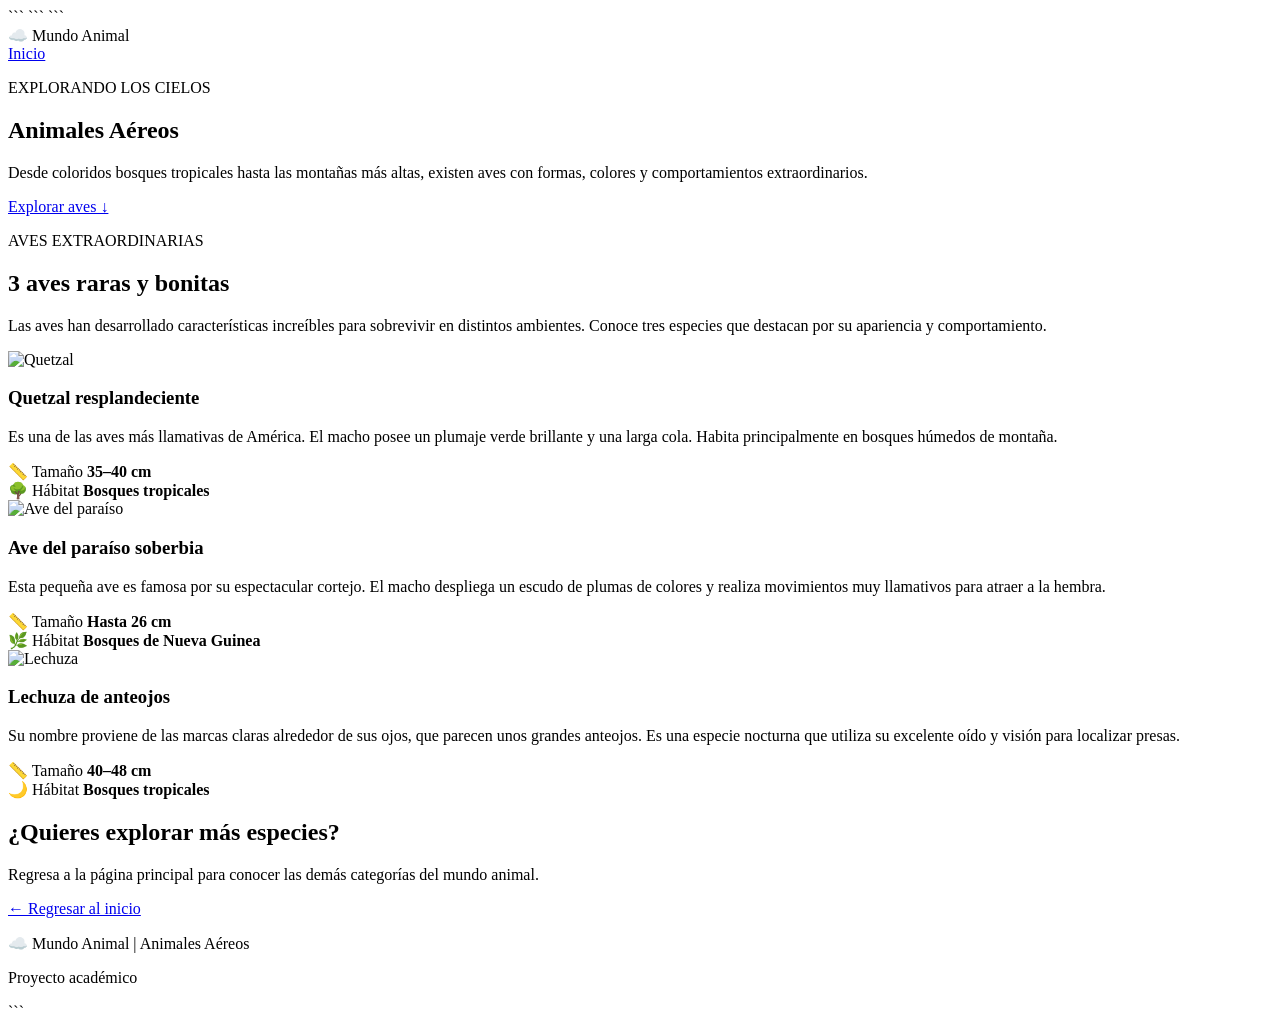
==== animales-aereos.html @ 84a54de0 "se agrego la pagina web animales voladores" ====
<!DOCTYPE html>
 
<html lang="es">
 
<head>
 
```
<meta charset="UTF-8">
 
<meta name="viewport" content="width=device-width, initial-scale=1.0">
 
<title>Animales Aéreos</title>
 
<link rel="stylesheet" href="estilos-aereos.css">
```
 
</head>
 
<body>
 
```
<!-- ENCABEZADO -->
 
<header>
 
    <div class="logo">
        ☁️ Mundo Animal
    </div>
 
    <nav>
        <a href="index.html">Inicio</a>
    </nav>
 
</header>
 
 
 
<!-- PORTADA -->
 
<section class="portada">
 
    <div class="portada-contenido">
 
        <p class="subtitulo">
            EXPLORANDO LOS CIELOS
        </p>
 
        <h1>
            Animales <span>Aéreos</span>
        </h1>
 
        <p class="descripcion">
 
            Desde coloridos bosques tropicales hasta las
            montañas más altas, existen aves con formas,
            colores y comportamientos extraordinarios.
 
        </p>
 
        <a href="#animales" class="boton">
            Explorar aves ↓
        </a>
 
    </div>
 
</section>
 
 
 
<!-- CONTENIDO -->
 
<main id="animales">
 
 
    <!-- INTRODUCCIÓN -->
 
    <section class="introduccion">
 
        <p class="subtitulo">
            AVES EXTRAORDINARIAS
        </p>
 
        <h2>
            3 aves raras y bonitas
        </h2>
 
        <p>
 
            Las aves han desarrollado características increíbles
            para sobrevivir en distintos ambientes. Conoce tres
            especies que destacan por su apariencia y comportamiento.
 
        </p>
 
    </section>
 
 
 
    <!-- TARJETAS -->
 
    <section class="contenedor-animales">
 
 
 
        <!-- QUETZAL -->
 
        <article class="tarjeta">
 
            <div class="imagen">
 
                <img
                    src="https://images.unsplash.com/photo-1552728089-57bdde30beb3?auto=format&fit=crop&w=1000&q=85"
                    alt="Quetzal">
 
            </div>
 
 
            <div class="contenido">
 
                <h3>
                    Quetzal resplandeciente
                </h3>
 
 
                <p>
 
                    Es una de las aves más llamativas de América.
                    El macho posee un plumaje verde brillante y
                    una larga cola. Habita principalmente en
                    bosques húmedos de montaña.
 
                </p>
 
 
                <div class="informacion">
 
 
                    <div>
 
                        <span>
                            📏 Tamaño
                        </span>
 
                        <strong>
                            35–40 cm
                        </strong>
 
                    </div>
 
 
                    <div>
 
                        <span>
                            🌳 Hábitat
                        </span>
 
                        <strong>
                            Bosques tropicales
                        </strong>
 
                    </div>
 
 
                </div>
 
            </div>
 
        </article>
 
 
 
        <!-- AVE DEL PARAÍSO -->
 
        <article class="tarjeta">
 
            <div class="imagen">
 
                <img
                    src="https://images.unsplash.com/photo-1444464666168-49d633b86797?auto=format&fit=crop&w=1000&q=85"
                    alt="Ave del paraíso">
 
            </div>
 
 
            <div class="contenido">
 
                <h3>
                    Ave del paraíso soberbia
                </h3>
 
 
                <p>
 
                    Esta pequeña ave es famosa por su espectacular
                    cortejo. El macho despliega un escudo de plumas
                    de colores y realiza movimientos muy llamativos
                    para atraer a la hembra.
 
                </p>
 
 
                <div class="informacion">
 
 
                    <div>
 
                        <span>
                            📏 Tamaño
                        </span>
 
                        <strong>
                            Hasta 26 cm
                        </strong>
 
                    </div>
 
 
                    <div>
 
                        <span>
                            🌿 Hábitat
                        </span>
 
                        <strong>
                            Bosques de Nueva Guinea
                        </strong>
 
                    </div>
 
 
                </div>
 
            </div>
 
        </article>
 
 
 
        <!-- LECHUZA -->
 
        <article class="tarjeta">
 
            <div class="imagen">
 
                <img
                    src="https://images.unsplash.com/photo-1475823678248-624fc6f85785?auto=format&fit=crop&w=1000&q=85"
                    alt="Lechuza">
 
            </div>
 
 
            <div class="contenido">
 
                <h3>
                    Lechuza de anteojos
                </h3>
 
 
                <p>
 
                    Su nombre proviene de las marcas claras alrededor
                    de sus ojos, que parecen unos grandes anteojos.
                    Es una especie nocturna que utiliza su excelente
                    oído y visión para localizar presas.
 
                </p>
 
 
                <div class="informacion">
 
 
                    <div>
 
                        <span>
                            📏 Tamaño
                        </span>
 
                        <strong>
                            40–48 cm
                        </strong>
 
                    </div>
 
 
                    <div>
 
                        <span>
                            🌙 Hábitat
                        </span>
 
                        <strong>
                            Bosques tropicales
                        </strong>
 
                    </div>
 
 
                </div>
 
            </div>
 
        </article>
 
 
 
    </section>
 
 
 
    <!-- REGRESAR -->
 
    <section class="regresar">
 
        <h2>
            ¿Quieres explorar más especies?
        </h2>
 
 
        <p>
 
            Regresa a la página principal para conocer las
            demás categorías del mundo animal.
 
        </p>
 
 
        <a href="index.html" class="boton">
 
            ← Regresar al inicio
 
        </a>
 
    </section>
 
 
</main>
 
 
 
<!-- FOOTER -->
 
<footer>
 
    <p>
        ☁️ Mundo Animal | Animales Aéreos
    </p>
 
    <p class="footer-secundario">
        Proyecto académico
    </p>
 
</footer>
```
 
</body>
 
</html>
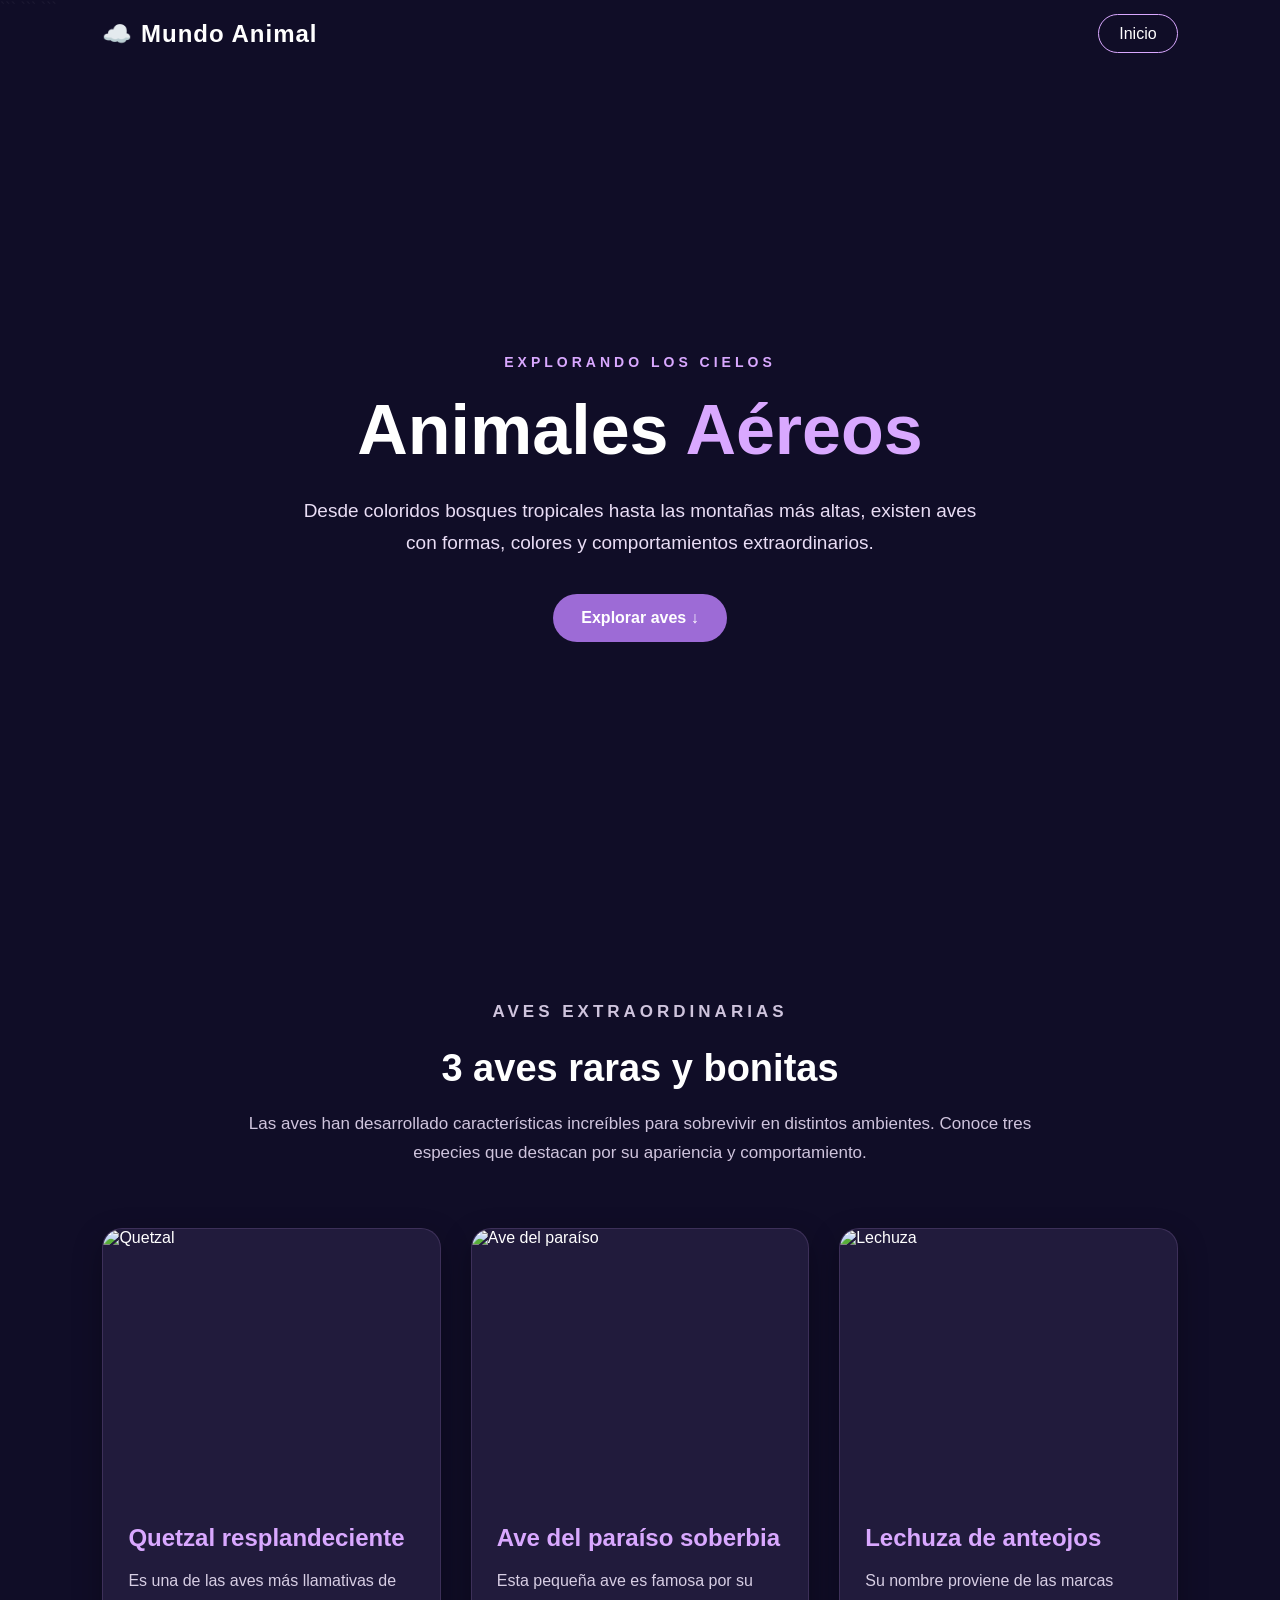
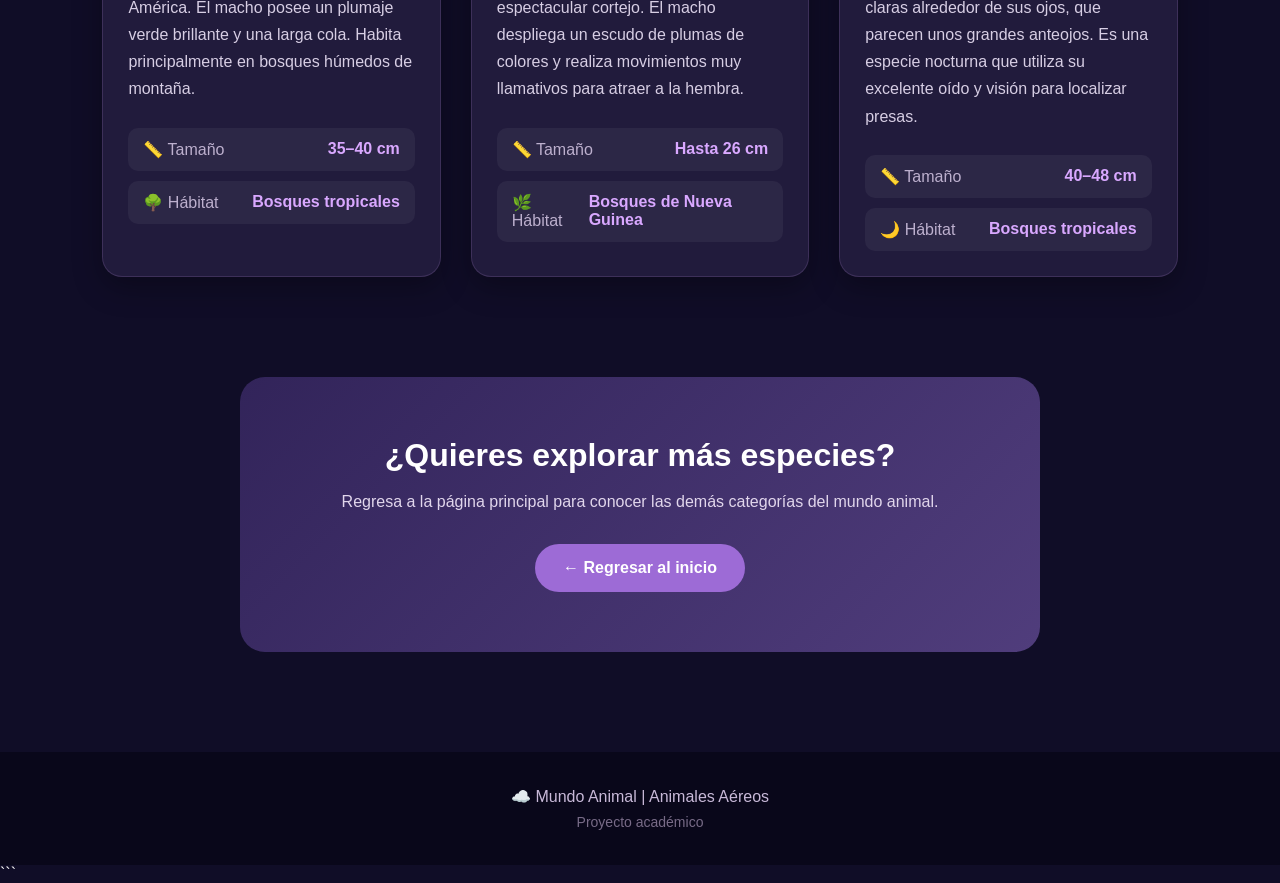
==== commit 9ee2b666: "Change image source for Lechuza Updated image source for Lechuza in animales-aereos.html." ====
--- a/animales-aereos.html
+++ b/animales-aereos.html
@@ -243,7 +243,7 @@
             <div class="imagen">
  
                 <img
-                    src="https://images.unsplash.com/photo-1475823678248-624fc6f85785?auto=format&fit=crop&w=1000&q=85"
+                    src="https://encrypted-tbn0.gstatic.com/images?q=tbn:ANd9GcSbsLACNqXCQEXZHho54EZ5C9pFr8TnLsVjTGoA7nIdq_D2n_-k33OVZPa7&s=10"
                     alt="Lechuza">
  
             </div>
@@ -354,4 +354,4 @@
  
 </body>
  
-</html>+</html>
--- a/estilos-aereos.css
+++ b/estilos-aereos.css
@@ -0,0 +1,625 @@
+/* =========================
+CONFIGURACIÓN GENERAL
+========================= */
+ 
+* {
+    margin: 0;
+    padding: 0;
+    box-sizing: border-box;
+    }
+   
+  html {
+  scroll-behavior: smooth;
+  }
+   
+  body {
+  font-family: Arial, Helvetica, sans-serif;
+   
+  
+  background-color: #100d27;
+   
+  color: white;
+
+   
+  }
+   
+  /* =========================
+  ENCABEZADO
+  ========================= */
+   
+  header {
+   
+
+  width: 100%;
+   
+  padding: 20px 8%;
+   
+  display: flex;
+   
+  justify-content: space-between;
+   
+  align-items: center;
+   
+  background-color: rgba(16, 13, 39, 0.95);
+   
+  position: absolute;
+   
+  top: 0;
+   
+  left: 0;
+   
+  z-index: 10;
+ 
+   
+  }
+   
+  .logo {
+   
+
+  font-size: 24px;
+   
+  font-weight: bold;
+   
+  letter-spacing: 1px;
+
+   
+  }
+   
+  nav a {
+   
+
+  text-decoration: none;
+   
+  color: white;
+   
+  border: 1px solid #d9a8ff;
+   
+  padding: 10px 20px;
+   
+  border-radius: 25px;
+   
+  transition: 0.3s;
+
+   
+  }
+   
+  nav a:hover {
+   
+
+  background-color: #d9a8ff;
+   
+  color: #100d27;
+
+   
+  }
+   
+  /* =========================
+  PORTADA
+  ========================= */
+   
+  .portada {
+   
+
+  min-height: 100vh;
+   
+  display: flex;
+   
+  align-items: center;
+   
+  justify-content: center;
+   
+  text-align: center;
+   
+  padding: 120px 20px 60px;
+   
+  background:
+   
+      linear-gradient(
+   
+          rgba(16, 13, 39, 0.55),
+   
+          rgba(16, 13, 39, 0.95)
+   
+      ),
+   
+      url("https://images.unsplash.com/photo-1444464666168-49d633b86797?auto=format&fit=crop&w=2000&q=85");
+   
+  background-size: cover;
+   
+  background-position: center;
+
+   
+  }
+   
+  .portada-contenido {
+   
+
+  max-width: 850px;
+
+   
+  }
+   
+  .subtitulo {
+   
+
+  color: #d9a8ff;
+   
+  font-size: 14px;
+   
+  font-weight: bold;
+   
+  letter-spacing: 4px;
+   
+  margin-bottom: 20px;
+
+   
+  }
+   
+  .portada h1 {
+   
+
+  font-size: 70px;
+   
+  margin-bottom: 25px;
+
+   
+  }
+   
+  .portada h1 span {
+   
+
+  color: #d9a8ff;
+
+   
+  }
+   
+  .descripcion {
+   
+
+  max-width: 700px;
+   
+  margin: 0 auto 35px;
+   
+  color: #e9ddf5;
+   
+  font-size: 19px;
+   
+  line-height: 1.7;
+
+   
+  }
+   
+  /* =========================
+  BOTONES
+  ========================= */
+   
+  .boton {
+   
+
+  display: inline-block;
+   
+  text-decoration: none;
+   
+  background-color: #9d6bd6;
+   
+  color: white;
+   
+  padding: 15px 28px;
+   
+  border-radius: 30px;
+   
+  font-weight: bold;
+   
+  transition: 0.3s;
+
+   
+  }
+   
+  .boton:hover {
+   
+
+  background-color: #d9a8ff;
+   
+  color: #100d27;
+   
+  transform: translateY(-3px);
+
+   
+  }
+   
+  /* =========================
+  CONTENIDO
+  ========================= */
+   
+  main {
+   
+
+  padding: 80px 8%;
+
+   
+  }
+   
+  /* =========================
+  INTRODUCCIÓN
+  ========================= */
+   
+  .introduccion {
+
+  max-width: 800px;
+   
+  margin: 0 auto 60px;
+   
+  text-align: center;
+
+   
+  }
+   
+  .introduccion h2 {
+   
+
+  font-size: 38px;
+   
+  margin-bottom: 20px;
+
+   
+  }
+   
+  .introduccion p {
+   
+
+  color: #cfc4dd;
+   
+  line-height: 1.7;
+   
+  font-size: 17px;
+
+   
+  }
+   
+  /* =========================
+  TARJETAS
+  ========================= */
+   
+  .contenedor-animales {
+   
+
+  max-width: 1200px;
+   
+  margin: auto;
+   
+  display: grid;
+   
+  grid-template-columns:
+      repeat(auto-fit, minmax(280px, 1fr));
+   
+  gap: 30px;
+/*S */
+   
+  }
+   
+  .tarjeta {
+   
+/*S */
+  background-color: #211b3c;
+   
+  border-radius: 20px;
+   
+  overflow: hidden;
+   
+  border: 1px solid rgba(217, 168, 255, 0.15);
+   
+  transition: 0.3s;
+   
+  box-shadow:
+      0 10px 30px rgba(0, 0, 0, 0.30);
+/*S */
+   
+  }
+   
+  .tarjeta:hover {
+   
+  /*S */
+  transform: translateY(-10px);
+   
+  border-color: #d9a8ff;
+   
+  box-shadow:
+      0 20px 40px rgba(0, 0, 0, 0.45);
+  /*S */
+   
+  }
+   
+  /* =========================
+  IMÁGENES
+  ========================= */
+   
+  .imagen {
+   
+  /*S */
+  height: 270px;
+   
+  overflow: hidden;
+  /*S */
+   
+  }
+   
+  .imagen img {
+   
+  /*S */
+  width: 100%;
+   
+  height: 100%;
+   
+  object-fit: cover;
+   
+  transition: 0.5s;
+  /*S */
+   
+  }
+   
+  .tarjeta:hover .imagen img {
+   
+  /*S */
+  transform: scale(1.08);
+  /*S */
+   
+  }
+   
+  /* =========================
+  CONTENIDO TARJETAS
+  ========================= */
+   
+  .contenido {
+   
+  /*S */
+  padding: 25px;
+  /*S */
+   
+  }
+   
+  .contenido h3 {
+   
+  /*S */
+  color: #d9a8ff;
+   
+  font-size: 24px;
+   
+  margin-bottom: 15px;
+  /*S */
+   
+  }
+   
+  .contenido p {
+   
+  /*S */
+  color: #d7cee4;
+   
+  line-height: 1.7;
+   
+  margin-bottom: 25px;
+  /*S */
+   
+  }
+   
+  /* =========================
+  INFORMACIÓN
+  ========================= */
+   
+  .informacion {
+   
+  /*S */
+  display: flex;
+   
+  flex-direction: column;
+   
+  gap: 10px;
+  /*S */
+   
+  }
+   
+  .informacion div {
+   
+  /*S */
+  background-color:
+      rgba(255, 255, 255, 0.05);
+   
+  padding: 12px 15px;
+   
+  border-radius: 10px;
+   
+  display: flex;
+   
+  justify-content: space-between;
+   
+  gap: 10px;
+  /*S */
+   
+  }
+   
+  .informacion span {
+   
+  /*S */
+  color: #bdb0ce;
+  /*S */
+   
+  }
+   
+  .informacion strong {
+   
+  /*S */
+  color: #d9a8ff;
+  /*S */
+   
+  }
+   
+  /* =========================
+  SECCIÓN FINAL
+  ========================= */
+   
+  .regresar {
+   
+  /*S */
+  max-width: 800px;
+   
+  margin: 100px auto 20px;
+   
+  text-align: center;
+   
+  background:
+   
+      linear-gradient(
+   
+          135deg,
+   
+          #32245a,
+   
+          #503d7c
+   
+      );
+   
+  padding: 60px 30px;
+   
+  border-radius: 25px;
+  /*S */
+   
+  }
+   
+  .regresar h2 {
+   
+  /*S */
+  font-size: 32px;
+   
+  margin-bottom: 15px;
+  /*S */
+   
+  }
+   
+  .regresar p {
+   
+  /*S */
+  color: #e1d6ec;
+   
+  margin-bottom: 30px;
+   
+  line-height: 1.6;
+  /*S */
+   
+  }
+   
+  /* =========================
+  FOOTER
+  ========================= */
+   
+  footer {
+   
+  /*S */
+  text-align: center;
+   
+  padding: 35px 20px;
+   
+  background-color: #09071a;
+   
+  color: #c8b9d8;
+  /*S */
+   
+  }
+   
+  .footer-secundario {
+   
+  /*S */
+  margin-top: 8px;
+   
+  font-size: 14px;
+   
+  color: #786b87;
+  /*S */
+   
+  }
+   
+  /* =========================
+  RESPONSIVE
+  ========================= */
+   
+  @media (max-width: 768px) {
+   
+  /*S */
+  header {
+   
+      padding: 18px 5%;
+  }
+   
+   
+  .logo {
+   
+      font-size: 18px;
+  }
+   
+   
+  nav a {
+   
+      padding: 8px 15px;
+  }
+   
+   
+  .portada h1 {
+   
+      font-size: 48px;
+  }
+   
+   
+  .descripcion {
+   
+      font-size: 16px;
+  }
+   
+   
+  main {
+   
+      padding: 60px 5%;
+  }
+   
+   
+  .introduccion h2 {
+   
+      font-size: 30px;
+  }
+   
+   
+  .contenedor-animales {
+   
+      grid-template-columns: 1fr;
+  }
+  /*S */
+   
+  }
+   
+  @media (max-width: 480px) {
+   
+  /*S */
+  .portada h1 {
+   
+      font-size: 38px;
+  }
+   
+   
+  .subtitulo {
+   
+      letter-spacing: 2px;
+   
+      font-size: 11px;
+  }
+   
+   
+  .regresar {
+   
+      padding: 45px 20px;
+  }
+   
+   
+  .regresar h2 {
+   
+      font-size: 26px;
+  }
+  /*S */
+   
+  }
